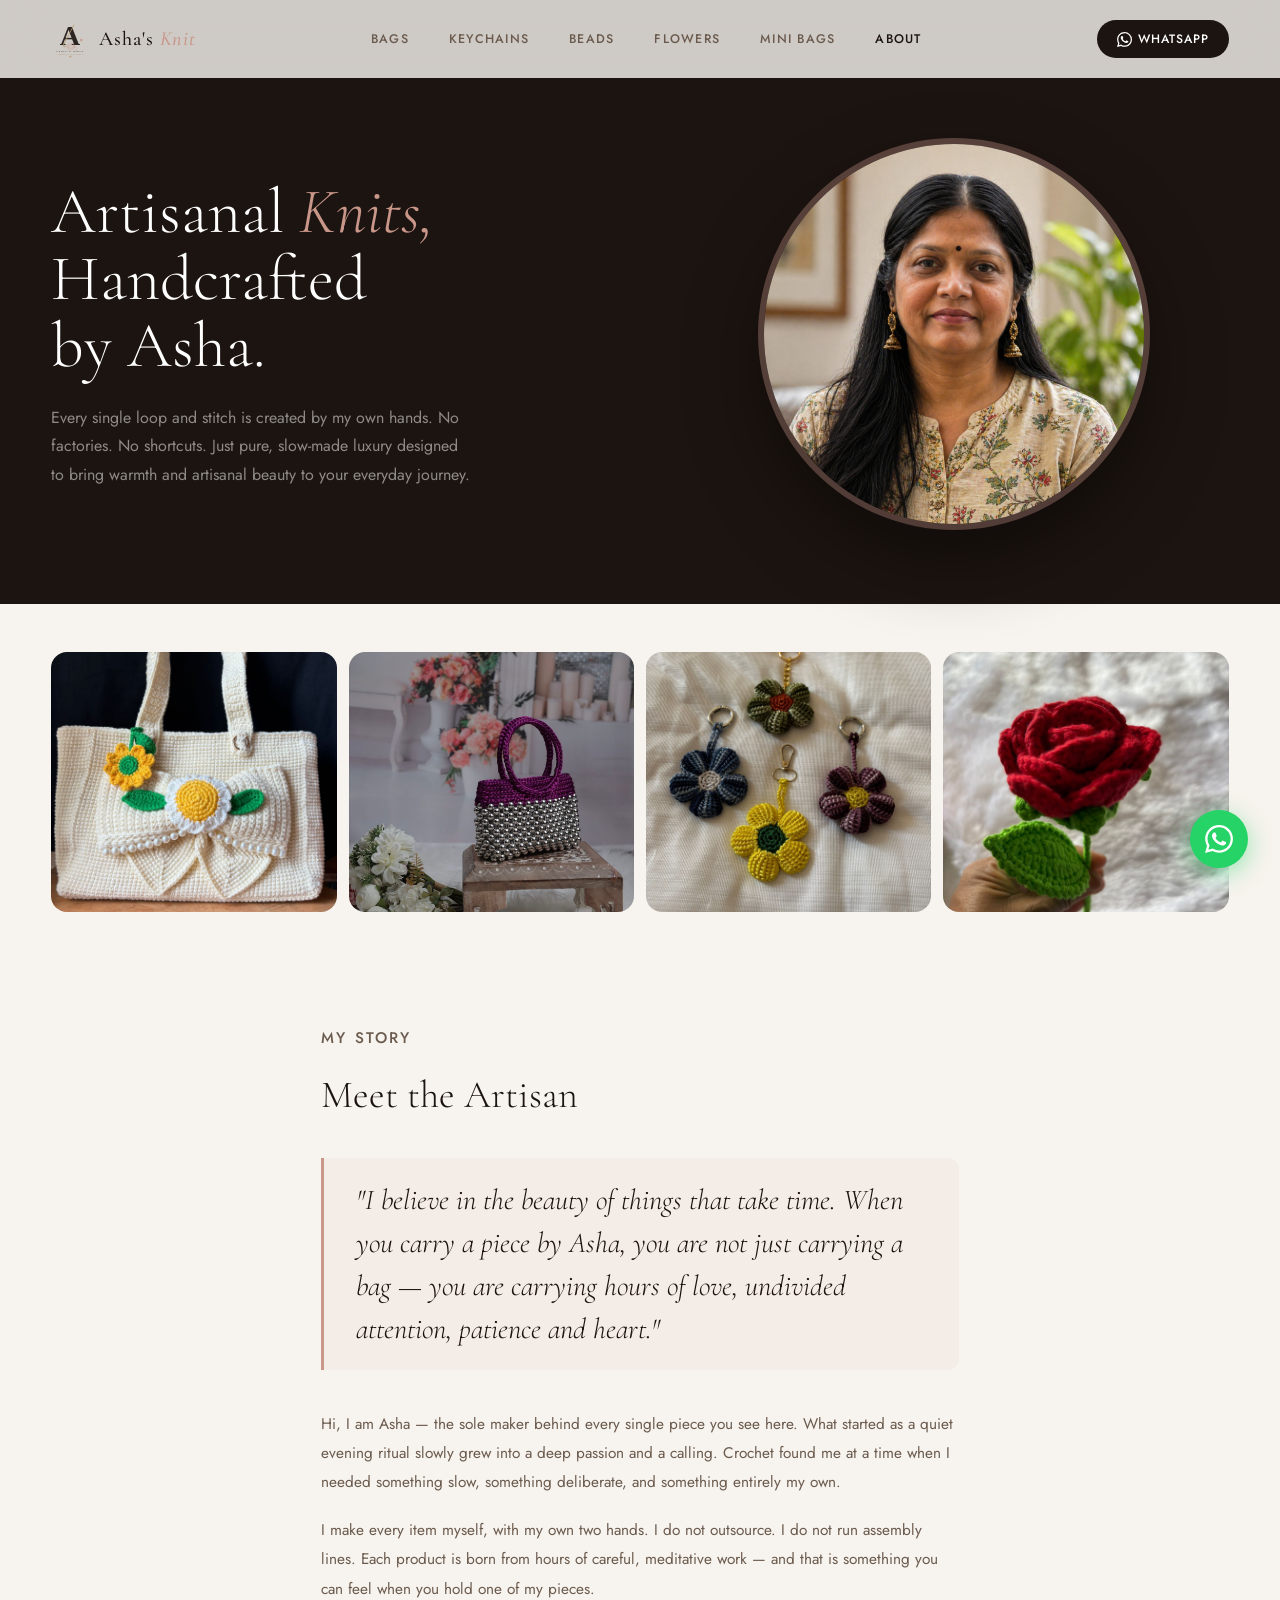
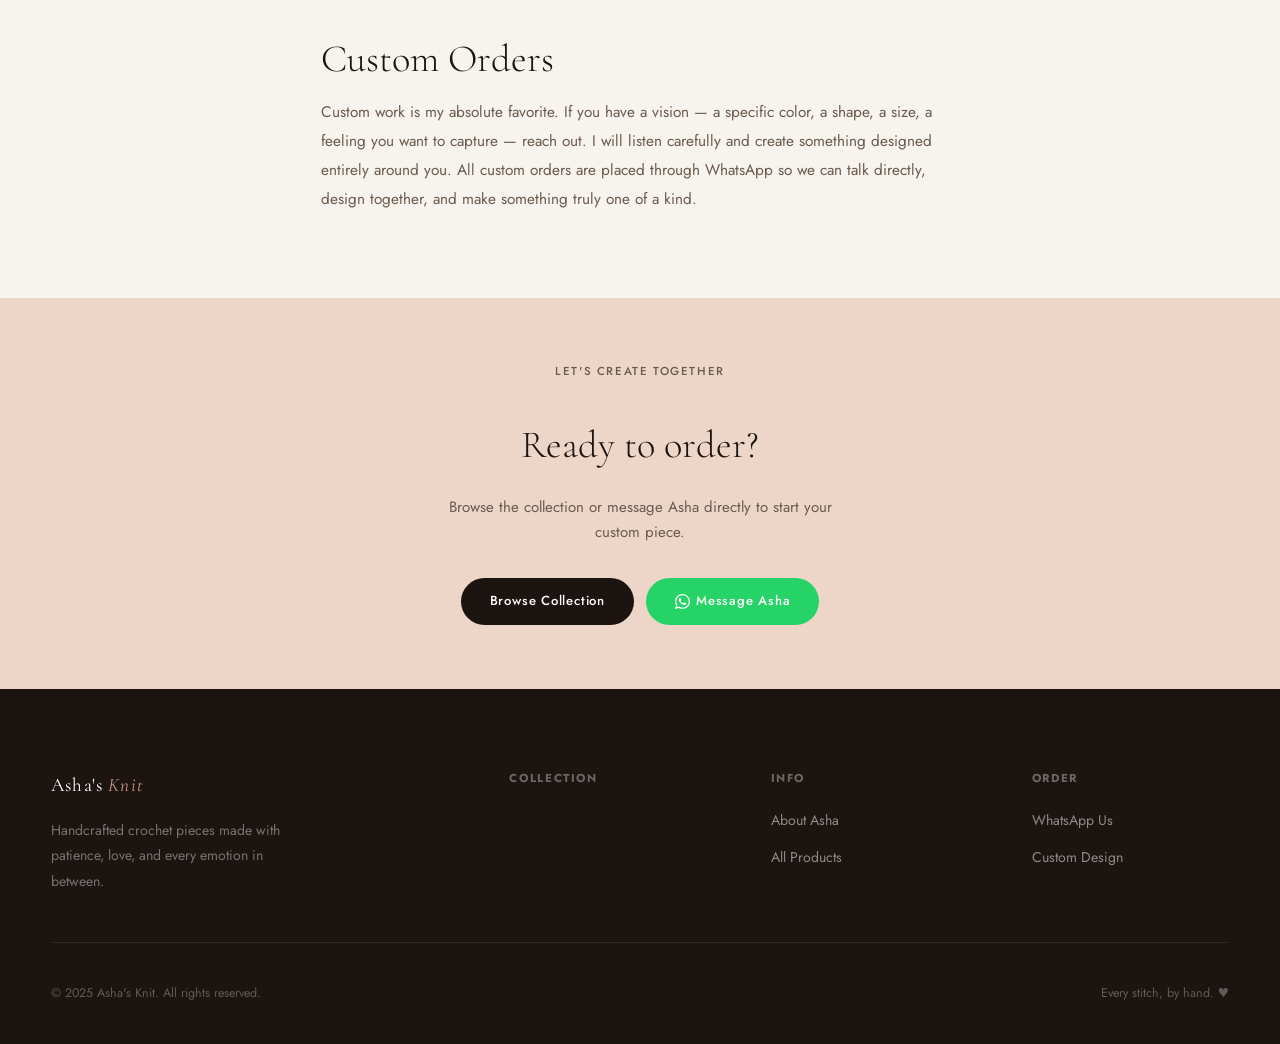
==== about.html @ 54766c76 "Initial commit — Asha's Knit website" ====
<!DOCTYPE html>
<html lang="en">
<head>
  <meta charset="UTF-8"/>
  <meta name="viewport" content="width=device-width,initial-scale=1.0"/>
  <title>About Asha &mdash; Asha's Knit</title>
  <link rel="stylesheet" href="styles.css"/>
  <style>
    .about-hero{min-height:65vh;background:var(--dark);display:grid;grid-template-columns:1fr 1fr;align-items:center;padding:9rem 4% 5rem;gap:5rem}.about-hero-text h1{font-family:var(--serif);font-size:clamp(2.8rem,5vw,5rem);font-weight:300;color:#fff;line-height:1.05}.about-hero-text h1 em{font-style:italic;color:var(--rose)}.about-hero-text p{font-size:1rem;color:rgba(255,255,255,.55);line-height:1.85;margin-top:1.5rem;max-width:400px}.about-hero-photo{width:380px;height:380px;border-radius:50%;overflow:hidden;box-shadow:0 0 0 6px rgba(201,150,138,.35),0 32px 80px rgba(0,0,0,.45);flex-shrink:0;justify-self:center}.about-hero-photo img{width:100%;height:100%;object-fit:cover;object-position:top center}
    .about-hero h1{font-family:var(--serif);font-size:clamp(2.8rem,5vw,5rem);font-weight:300;color:#fff;line-height:1.05}
    .about-hero h1 em{font-style:italic;color:var(--rose)}
    .about-hero p{font-size:1rem;color:rgba(255,255,255,.5);line-height:1.8;max-width:420px;align-self:center}
    .about-img-row{display:grid;grid-template-columns:repeat(4,1fr);gap:12px;padding:3rem 4%}
    .about-img-row div{border-radius:16px;overflow:hidden;height:260px}
    .about-body{padding:4rem 4%;max-width:740px;margin:0 auto}
    .about-body h2{font-family:var(--serif);font-size:clamp(1.6rem,3vw,2.4rem);font-weight:300;margin-bottom:1rem;line-height:1.2}
    .about-body p{font-size:.96rem;line-height:1.9;color:var(--muted);margin-bottom:1.2rem}
    .about-quote-big{font-family:var(--serif);font-size:clamp(1.3rem,2.5vw,1.8rem);font-style:italic;font-weight:300;color:var(--dark);line-height:1.5;border-left:3px solid var(--rose);padding:1.2rem 2rem;margin:2.5rem 0;background:rgba(201,150,138,.08);border-radius:0 12px 12px 0}
    .about-cta{text-align:center;padding:4rem 4%;background:var(--blush)}
    .about-cta h2{font-family:var(--serif);font-size:clamp(1.8rem,3vw,2.8rem);font-weight:300;margin-bottom:1rem}
    .about-cta p{color:var(--muted);margin-bottom:2rem;max-width:400px;margin-left:auto;margin-right:auto}
    @media(max-width:768px){.about-hero{grid-template-columns:1fr;min-height:auto;padding-top:7rem}.about-hero-photo{width:220px;height:220px;margin-top:1.5rem}.about-img-row{grid-template-columns:1fr 1fr}.about-img-row div:nth-child(n+3){display:none}}
  </style>
</head>
<body>
<nav>
  <a href="index.html" class="nav-logo">
    <img src="images/logo.svg" alt="Asha's Knit" class="nav-logo-img"/>
    <span>Asha's <em>Knit</em></span>
  </a>
  <div class="nav-center">
    <a href="bags.html">Bags</a>
    <a href="keychains.html">Keychains</a>
    <a href="beads.html">Beads</a>
    <a href="flowers.html">Flowers</a>
    <a href="minis.html">Mini Bags</a>
    <a href="about.html" class="active">About</a>
  </div>
  <div class="nav-right">
    <a class="btn-wa" data-wa="Hi Asha! I would love to place an order!" href="#"><svg viewBox="0 0 24 24" fill="currentColor" style="width:15px;height:15px"><path d="M17.472 14.382c-.297-.149-1.758-.867-2.03-.967-.273-.099-.471-.148-.67.15-.197.297-.767.966-.94 1.164-.173.199-.347.223-.644.075-.297-.15-1.255-.463-2.39-1.475-.883-.788-1.48-1.761-1.653-2.059-.173-.297-.018-.458.13-.606.134-.133.298-.347.446-.52.149-.174.198-.298.298-.497.099-.198.05-.371-.025-.52-.075-.149-.669-1.612-.916-2.207-.242-.579-.487-.5-.669-.51-.173-.008-.371-.01-.57-.01-.198 0-.52.074-.792.372-.272.297-1.04 1.016-1.04 2.479 0 1.462 1.065 2.875 1.213 3.074.149.198 2.096 3.2 5.077 4.487.709.306 1.262.489 1.694.625.712.227 1.36.195 1.871.118.571-.085 1.758-.719 2.006-1.413.248-.694.248-1.289.173-1.413-.074-.124-.272-.198-.57-.347m-5.421 7.403h-.004a9.87 9.87 0 01-5.031-1.378l-.361-.214-3.741.982.998-3.648-.235-.374a9.86 9.86 0 01-1.51-5.26c.001-5.45 4.436-9.884 9.888-9.884 2.64 0 5.122 1.03 6.988 2.898a9.825 9.825 0 012.893 6.994c-.003 5.45-4.437 9.884-9.885 9.884m8.413-18.297A11.815 11.815 0 0012.05 0C5.495 0 .16 5.335.157 11.892c0 2.096.547 4.142 1.588 5.945L.057 24l6.305-1.654a11.882 11.882 0 005.683 1.448h.005c6.554 0 11.89-5.335 11.893-11.893a11.821 11.821 0 00-3.48-8.413z"/></svg> WhatsApp</a>
    <button class="hamburger" aria-label="Menu"><span></span><span></span><span></span></button>
  </div>
</nav>

<div class="about-hero">
  <div class="about-hero-text">
    <h1>Artisanal <em>Knits,</em><br/>Handcrafted<br/>by Asha.</h1>
    <p>Every single loop and stitch is created by my own hands. No factories. No shortcuts. Just pure, slow-made luxury designed to bring warmth and artisanal beauty to your everyday journey.</p>
  </div>
  <div class="about-hero-photo">
    <img src="images/asha-photo.png" alt="Asha — the artisan behind Asha's Knit"/>
  </div>
</div>

<div class="about-img-row">
  <div><img src="images/Bags/831c97ac-e3ac-487b-af23-489958515eee.jpg" alt="" style="width:100%;height:100%;object-fit:cover"/></div>
  <div><img src="images/Bags/3a611cd5-9de5-4c1d-8d3f-68892b042ae3.jpg" alt="" style="width:100%;height:100%;object-fit:cover"/></div>
  <div><img src="images/Keychain/4a3a2b40-6830-4c7a-bb96-46322406a916.jpg" alt="" style="width:100%;height:100%;object-fit:cover"/></div>
  <div><img src="images/Flower/fede8deb-4d34-4329-86b0-78b4bf111c69.jpg" alt="" style="width:100%;height:100%;object-fit:cover"/></div>
</div>

<div class="about-body">
  <p class="section-label">My Story</p>
  <h2>Meet the Artisan</h2>
  <div class="about-quote-big">
    "I believe in the beauty of things that take time. When you carry a piece by Asha, you are not just carrying a bag &#8212; you are carrying hours of love, undivided attention, patience and heart."
  </div>
  <p>Hi, I am Asha &#8212; the sole maker behind every single piece you see here. What started as a quiet evening ritual slowly grew into a deep passion and a calling. Crochet found me at a time when I needed something slow, something deliberate, and something entirely my own.</p>
  <p>I make every item myself, with my own two hands. I do not outsource. I do not run assembly lines. Each product is born from hours of careful, meditative work &#8212; and that is something you can feel when you hold one of my pieces.</p>
  <h2 style="margin-top:2rem">Custom Orders</h2>
  <p>Custom work is my absolute favorite. If you have a vision &#8212; a specific color, a shape, a size, a feeling you want to capture &#8212; reach out. I will listen carefully and create something designed entirely around you. All custom orders are placed through WhatsApp so we can talk directly, design together, and make something truly one of a kind.</p>
</div>

<div class="about-cta">
  <p class="section-label">Let's Create Together</p>
  <h2>Ready to order?</h2>
  <p>Browse the collection or message Asha directly to start your custom piece.</p>
  <div style="display:flex;gap:.75rem;justify-content:center;flex-wrap:wrap">
    <a href="bags.html" class="btn-primary">Browse Collection</a>
    <a class="btn-green" href="#" data-wa="Hi Asha! I read your story and I would love to order something. Can we talk?" style="display:inline-flex;align-items:center;gap:.4rem"><svg viewBox="0 0 24 24" fill="currentColor" style="width:15px;height:15px"><path d="M17.472 14.382c-.297-.149-1.758-.867-2.03-.967-.273-.099-.471-.148-.67.15-.197.297-.767.966-.94 1.164-.173.199-.347.223-.644.075-.297-.15-1.255-.463-2.39-1.475-.883-.788-1.48-1.761-1.653-2.059-.173-.297-.018-.458.13-.606.134-.133.298-.347.446-.52.149-.174.198-.298.298-.497.099-.198.05-.371-.025-.52-.075-.149-.669-1.612-.916-2.207-.242-.579-.487-.5-.669-.51-.173-.008-.371-.01-.57-.01-.198 0-.52.074-.792.372-.272.297-1.04 1.016-1.04 2.479 0 1.462 1.065 2.875 1.213 3.074.149.198 2.096 3.2 5.077 4.487.709.306 1.262.489 1.694.625.712.227 1.36.195 1.871.118.571-.085 1.758-.719 2.006-1.413.248-.694.248-1.289.173-1.413-.074-.124-.272-.198-.57-.347m-5.421 7.403h-.004a9.87 9.87 0 01-5.031-1.378l-.361-.214-3.741.982.998-3.648-.235-.374a9.86 9.86 0 01-1.51-5.26c.001-5.45 4.436-9.884 9.888-9.884 2.64 0 5.122 1.03 6.988 2.898a9.825 9.825 0 012.893 6.994c-.003 5.45-4.437 9.884-9.885 9.884m8.413-18.297A11.815 11.815 0 0012.05 0C5.495 0 .16 5.335.157 11.892c0 2.096.547 4.142 1.588 5.945L.057 24l6.305-1.654a11.882 11.882 0 005.683 1.448h.005c6.554 0 11.89-5.335 11.893-11.893a11.821 11.821 0 00-3.48-8.413z"/></svg> Message Asha</a>
  </div>
</div>

<footer>
  <div class="footer-top">
    <div class="footer-brand">
      <a href="index.html" class="footer-logo">Asha's <em>Knit</em></a>
      <p>Handcrafted crochet pieces made with patience, love, and every emotion in between.</p>
    </div>
    <div class="footer-col"><h5>Collection</h5><ul>
      <li></li>
      <li></li>
      <li></li>
      <li></li>
      <li></li>
    </ul></div>
    <div class="footer-col"><h5>Info</h5><ul>
      <li><a href="about.html">About Asha</a></li>
      <li><a href="bags.html">All Products</a></li>
    </ul></div>
    <div class="footer-col"><h5>Order</h5><ul>
      <li><a href="#" data-wa="Hi Asha! I want to place an order!">WhatsApp Us</a></li>
      <li><a href="custom.html">Custom Design</a></li>
    </ul></div>
  </div>
  <div class="footer-bottom">
    <span>&#169; 2025 Asha's Knit. All rights reserved.</span>
    <span>Every stitch, by hand. &#9829;</span>
  </div>
</footer>
<a href="#" class="wa-float" target="_blank" title="Chat with Asha">
  <svg viewBox="0 0 24 24" fill="white"><path d="M17.472 14.382c-.297-.149-1.758-.867-2.03-.967-.273-.099-.471-.148-.67.15-.197.297-.767.966-.94 1.164-.173.199-.347.223-.644.075-.297-.15-1.255-.463-2.39-1.475-.883-.788-1.48-1.761-1.653-2.059-.173-.297-.018-.458.13-.606.134-.133.298-.347.446-.52.149-.174.198-.298.298-.497.099-.198.05-.371-.025-.52-.075-.149-.669-1.612-.916-2.207-.242-.579-.487-.5-.669-.51-.173-.008-.371-.01-.57-.01-.198 0-.52.074-.792.372-.272.297-1.04 1.016-1.04 2.479 0 1.462 1.065 2.875 1.213 3.074.149.198 2.096 3.2 5.077 4.487.709.306 1.262.489 1.694.625.712.227 1.36.195 1.871.118.571-.085 1.758-.719 2.006-1.413.248-.694.248-1.289.173-1.413-.074-.124-.272-.198-.57-.347m-5.421 7.403h-.004a9.87 9.87 0 01-5.031-1.378l-.361-.214-3.741.982.998-3.648-.235-.374a9.86 9.86 0 01-1.51-5.26c.001-5.45 4.436-9.884 9.888-9.884 2.64 0 5.122 1.03 6.988 2.898a9.825 9.825 0 012.893 6.994c-.003 5.45-4.437 9.884-9.885 9.884m8.413-18.297A11.815 11.815 0 0012.05 0C5.495 0 .16 5.335.157 11.892c0 2.096.547 4.142 1.588 5.945L.057 24l6.305-1.654a11.882 11.882 0 005.683 1.448h.005c6.554 0 11.89-5.335 11.893-11.893a11.821 11.821 0 00-3.48-8.413z"/></svg>
</a>
<script src='script.js?v=2'></script>
</body>
</html>
---- styles.css ----
@import url('https://fonts.googleapis.com/css2?family=Cormorant+Garamond:ital,wght@0,300;0,400;0,500;0,600;1,300;1,400;1,500&family=Jost:ital,wght@0,300;0,400;0,500;0,600;1,300;1,400&family=Playfair+Display:ital,wght@0,400;0,500;0,700;1,400;1,500&display=swap');

/* ── Tokens ── */
:root {
  --cream:   #F7F3EE;
  --white:   #FDFCFB;
  --dark:    #1C1410;
  --muted:   #6B5B4E;
  --rose:    #C9968A;
  --sage:    #8FA687;
  --blush:   #EDD5C8;
  --border:  rgba(28,20,16,.10);
  --serif:   'Cormorant Garamond', Georgia, serif;
  --display: 'Playfair Display', Georgia, serif;
  --sans:    'Jost', system-ui, sans-serif;
  --ease:    cubic-bezier(.4,0,.2,1);
}

*,*::before,*::after{box-sizing:border-box;margin:0;padding:0}
html{scroll-behavior:smooth}
body{font-family:var(--sans);font-size:15px;line-height:1.7;background:var(--cream);color:var(--dark);overflow-x:hidden;-webkit-font-smoothing:antialiased;-moz-osx-font-smoothing:grayscale}
img{display:block;width:100%;height:100%;object-fit:cover}
a{text-decoration:none;color:inherit}
ul{list-style:none}
button{cursor:pointer;border:none;background:none;font-family:inherit}

/* ── NAV ── */
nav{
  position:fixed;top:0;left:0;right:0;z-index:200;
  display:flex;align-items:center;justify-content:space-between;
  padding:1.25rem 4%;
  background:rgba(247,243,238,.82);backdrop-filter:blur(18px);-webkit-backdrop-filter:blur(18px);
  transition:background .4s var(--ease),box-shadow .4s var(--ease);
}
nav.scrolled{background:rgba(247,243,238,.97);box-shadow:0 1px 0 var(--border)}
.nav-logo{display:flex;align-items:center;gap:.6rem;font-family:var(--serif);font-size:1.25rem;font-weight:500;letter-spacing:.06em;color:var(--dark)}
.nav-logo em{font-style:italic;color:var(--rose)}
.nav-logo-img{width:38px;height:38px;object-fit:contain;flex-shrink:0}
.nav-center{display:flex;gap:2.5rem;align-items:center}
.nav-center a{font-size:.78rem;font-weight:500;letter-spacing:.1em;text-transform:uppercase;color:var(--muted);transition:color .25s}
.nav-center a:hover,.nav-center a.active{color:var(--dark)}
.nav-right{display:flex;align-items:center;gap:1rem}
.btn-wa{
  display:inline-flex;align-items:center;gap:.4rem;
  background:var(--dark);color:#fff;
  padding:.55rem 1.25rem;border-radius:2rem;
  font-size:.76rem;font-weight:500;letter-spacing:.08em;text-transform:uppercase;
  transition:background .25s,transform .25s;
}
.btn-wa:hover{background:#333;transform:translateY(-1px)}
.btn-wa svg{width:15px;height:15px;flex-shrink:0}
.hamburger{display:none;flex-direction:column;gap:4px;padding:4px}
.hamburger span{display:block;width:20px;height:1.5px;background:var(--dark);transition:.3s}

/* ── HERO ── */
.hero{
  min-height:100vh;display:grid;grid-template-columns:1fr 1fr;
  padding:7rem 4% 4rem;gap:2rem;align-items:center;
  background:var(--white);
}
.hero-left{max-width:520px}
.hero-tag{
  display:inline-flex;align-items:center;gap:.5rem;
  font-size:.72rem;font-weight:500;letter-spacing:.12em;text-transform:uppercase;
  color:var(--muted);margin-bottom:2rem;
}
.hero-tag::before{content:'';display:block;width:24px;height:1px;background:var(--rose)}
.hero-left h1{
  font-family:var(--display);
  font-size:clamp(3rem,5.5vw,5.8rem);
  font-weight:500;line-height:1.05;
  letter-spacing:-.02em;
  margin-bottom:1.5rem;
}
.hero-left h1 em{font-style:italic;color:var(--rose);font-weight:300}
.hero-left p{
  font-size:1rem;line-height:1.75;color:var(--muted);
  max-width:380px;margin-bottom:2.5rem;
}
.hero-actions{display:flex;gap:.75rem;flex-wrap:wrap}
.btn-primary{
  display:inline-flex;align-items:center;gap:.5rem;
  background:var(--dark);color:#fff;
  padding:.8rem 1.8rem;border-radius:2rem;
  font-size:.82rem;font-weight:500;letter-spacing:.06em;
  transition:all .25s;
}
.btn-primary:hover{background:#2e2018;transform:translateY(-2px);box-shadow:0 8px 24px rgba(28,20,16,.2)}
.btn-secondary{
  display:inline-flex;align-items:center;gap:.5rem;
  background:transparent;color:var(--dark);
  padding:.8rem 1.8rem;border-radius:2rem;
  font-size:.82rem;font-weight:500;letter-spacing:.06em;
  border:1px solid var(--border);
  transition:all .25s;
}
.btn-secondary:hover{border-color:var(--dark);transform:translateY(-2px)}
.btn-green{
  display:inline-flex;align-items:center;gap:.5rem;
  background:#25D366;color:#fff;
  padding:.8rem 1.8rem;border-radius:2rem;
  font-size:.82rem;font-weight:500;letter-spacing:.06em;
  transition:all .25s;
}
.btn-green:hover{background:#1da851;transform:translateY(-2px);box-shadow:0 8px 24px rgba(37,211,102,.3)}
.btn-green svg{width:18px;height:18px}
.btn-sm{padding:.6rem 1.3rem;font-size:.76rem}

/* ── HERO RIGHT ── */
.hero-right{
  position:relative;height:78vh;min-height:520px;
}
.hero-main-img{
  width:100%;height:100%;
  border-radius:24px;overflow:hidden;
  box-shadow:0 32px 80px rgba(28,20,16,.18);
}
.hero-pill{
  position:absolute;bottom:1.5rem;left:-2rem;
  background:#fff;border-radius:16px;padding:1rem 1.4rem;
  box-shadow:0 8px 32px rgba(28,20,16,.12);
  display:flex;align-items:center;gap:.9rem;
  min-width:200px;
}
.hero-pill-dot{width:10px;height:10px;border-radius:50%;background:var(--sage);flex-shrink:0}
.hero-pill-text p{font-size:.68rem;text-transform:uppercase;letter-spacing:.1em;color:var(--muted);margin-bottom:.1rem}
.hero-pill-text strong{font-size:.9rem;color:var(--dark);font-family:var(--serif)}
.hero-scroll{
  position:absolute;top:50%;right:-3rem;transform:translateY(-50%) rotate(90deg);
  font-size:.68rem;letter-spacing:.18em;text-transform:uppercase;color:var(--muted);
  display:flex;align-items:center;gap:.5rem;
  writing-mode:vertical-rl;
}
.hero-scroll::after{content:'';display:block;width:32px;height:1px;background:var(--muted)}

/* ── MARQUEE ── */
.marquee-wrap{
  overflow:hidden;background:var(--dark);padding:.9rem 0;
}
.marquee-track{
  display:flex;gap:3rem;width:max-content;
  animation:scroll-x 20s linear infinite;
}
.marquee-item{
  font-family:var(--serif);font-size:1rem;font-weight:300;
  font-style:italic;color:rgba(255,255,255,.6);
  white-space:nowrap;display:flex;align-items:center;gap:3rem;
}
.marquee-item::after{content:'✦';font-style:normal;font-size:.7rem;color:var(--rose)}
@keyframes scroll-x{from{transform:translateX(0)}to{transform:translateX(-50%)}}

/* ── CATEGORIES ── */
.categories{padding:6rem 4%;background:var(--cream)}
.section-label{
  font-size:.72rem;font-weight:500;letter-spacing:.14em;text-transform:uppercase;
  color:var(--muted);margin-bottom:.6rem;
}
.section-title{
  font-family:var(--serif);font-size:clamp(2rem,4vw,3.2rem);
  font-weight:300;line-height:1.15;margin-bottom:3rem;
}
.section-title em{font-style:italic;color:var(--rose)}
/* ── Bento category grid ── */
.categories{text-align:center}
.categories .section-title{
  font-size:clamp(1.8rem,3.5vw,2.8rem);font-weight:400;margin-bottom:.6rem;
  font-family:var(--serif);
}
.categories .section-title::after{
  content:'';display:block;width:44px;height:3px;background:var(--rose);
  border-radius:2px;margin:.7rem auto 2.8rem;
}
.bento-grid{
  display:grid;
  grid-template-columns:1.55fr 1fr;
  grid-template-rows:340px 220px;
  gap:14px;
  text-align:left;
}
.bento-col{
  display:flex;flex-direction:column;gap:14px;
}
.bento-col .bento-card{flex:1}
.bento-card{
  position:relative;overflow:hidden;border-radius:20px;
  display:block;text-decoration:none;
  transition:transform .45s var(--ease);
}
.bento-card:hover{transform:scale(.982)}
.bento-card img{
  width:100%;height:100%;object-fit:cover;display:block;
  transition:transform .65s var(--ease);
}
.bento-card:hover img{transform:scale(1.06)}
.bento-large{grid-row:1/2}
.bento-half{height:220px}
.bento-label{
  position:absolute;bottom:0;left:0;right:0;
  background:linear-gradient(to top,rgba(20,14,10,.75) 0%,transparent 100%);
  padding:1.4rem 1.6rem .9rem;
  display:flex;flex-direction:column;gap:.15rem;
}
.bento-name{
  font-family:var(--serif);font-size:1.35rem;font-weight:500;
  color:#fff;line-height:1.1;
}
.bento-explore{
  font-size:.7rem;letter-spacing:.12em;text-transform:uppercase;
  color:rgba(255,255,255,.65);
  border-bottom:1px solid rgba(255,255,255,.35);
  display:inline-block;padding-bottom:1px;width:fit-content;
}

/* ── ABOUT / DARK ── */
.about-dark{
  background:var(--dark);padding:6rem 4%;
  display:grid;grid-template-columns:1fr 1fr;gap:6rem;align-items:center;
}
.about-mosaic{
  display:grid;grid-template-columns:1fr 1fr;grid-template-rows:200px 200px 200px;
  gap:10px;height:620px;
}
.about-mosaic .m1{grid-row:1/3;border-radius:18px;overflow:hidden}
.about-mosaic .m2{border-radius:18px;overflow:hidden}
.about-mosaic .m3{border-radius:18px;overflow:hidden}
.about-mosaic .m4{grid-column:1/3;border-radius:18px;overflow:hidden;height:100%}
.about-copy .label{
  font-size:.72rem;letter-spacing:.14em;text-transform:uppercase;
  color:var(--rose);margin-bottom:1rem;
}
.about-copy h2{
  font-family:var(--serif);font-size:clamp(2rem,3.5vw,3rem);
  font-weight:300;color:#fff;line-height:1.2;margin-bottom:1.5rem;
}
.about-copy h2 em{font-style:italic}
.about-copy p{font-size:.95rem;line-height:1.8;color:rgba(255,255,255,.55);margin-bottom:1rem}
.about-quote{
  border-left:2px solid var(--rose);padding:1rem 1.5rem;
  margin:2rem 0;
  font-family:var(--serif);font-size:1.15rem;font-style:italic;
  color:rgba(255,255,255,.8);line-height:1.6;
}
.about-stats{display:flex;gap:3rem;margin-bottom:2.5rem}
.stat h3{font-family:var(--serif);font-size:2.5rem;font-weight:300;color:#fff;line-height:1}
.stat p{font-size:.75rem;letter-spacing:.08em;text-transform:uppercase;color:rgba(255,255,255,.4);margin-top:.3rem}

/* ── GALLERY (product pages) ── */
.page-header{
  padding:9rem 4% 4rem;
  background:var(--white);
  border-bottom:1px solid var(--border);
}
.page-header .hero-tag{margin-bottom:1rem}
.page-header h1{
  font-family:var(--serif);font-size:clamp(2.5rem,5vw,4.5rem);
  font-weight:300;margin-bottom:.75rem;line-height:1.05;
}
.page-header p{font-size:.95rem;color:var(--muted);max-width:500px;line-height:1.7;margin-bottom:1.5rem}

.masonry{
  columns:3;column-gap:12px;
  padding:3rem 4%;
}
.m-item{
  break-inside:avoid;margin-bottom:12px;
  border-radius:16px;overflow:hidden;
  position:relative;cursor:pointer;
}
.m-item img{display:block;width:100%;height:auto;transition:transform .6s var(--ease)}
.m-item:hover img{transform:scale(1.04)}
.m-item-hover{
  position:absolute;inset:0;
  background:rgba(28,20,16,0);
  display:flex;flex-direction:column;justify-content:flex-end;gap:.6rem;padding:1.2rem;
  opacity:0;transition:all .35s var(--ease);
}
.m-item:hover .m-item-hover{background:rgba(28,20,16,.55);opacity:1}
.m-item-name{
  font-family:var(--serif);font-size:1rem;font-weight:600;
  color:#fff;line-height:1.25;
  text-shadow:0 1px 4px rgba(0,0,0,.5);
  margin:0;
}

/* ── PROCESS ── */
.process{padding:6rem 4%;background:var(--white)}
.process-grid{
  display:grid;grid-template-columns:repeat(4,1fr);gap:1.5rem;
  margin-top:3rem;
}
.process-card{
  padding:2rem;border:1px solid var(--border);border-radius:20px;
  background:var(--cream);
  transition:border-color .3s,transform .3s;
}
.process-card:hover{border-color:var(--rose);transform:translateY(-4px)}
.process-num{
  font-family:var(--serif);font-size:2.5rem;font-weight:300;
  color:var(--blush);line-height:1;margin-bottom:1rem;
}
.process-card h4{font-size:.95rem;font-weight:600;margin-bottom:.5rem}
.process-card p{font-size:.85rem;color:var(--muted);line-height:1.6}

/* ── TESTIMONIALS ── */
.testimonials{padding:6rem 4%;background:var(--cream)}
.testi-row{
  display:grid;grid-template-columns:repeat(3,1fr);gap:1.5rem;
  margin-top:3rem;
}
.testi-card{
  padding:2rem;background:var(--white);border-radius:20px;
  box-shadow:0 2px 20px rgba(28,20,16,.06);
}
.testi-stars{color:#C9968A;font-size:1rem;margin-bottom:1rem;letter-spacing:.1em}
.testi-card blockquote{
  font-family:var(--serif);font-size:1.05rem;font-style:italic;
  color:var(--dark);line-height:1.7;margin-bottom:1.2rem;
}
.testi-card cite{font-size:.78rem;letter-spacing:.08em;text-transform:uppercase;color:var(--muted)}

/* ── CTA BANNER ── */
.cta-banner{
  background:var(--blush);padding:6rem 4%;
  display:flex;flex-direction:column;align-items:center;text-align:center;
}
.cta-banner h2{
  font-family:var(--serif);font-size:clamp(2rem,4vw,3.5rem);
  font-weight:300;margin-bottom:1rem;line-height:1.15;
}
.cta-banner h2 em{font-style:italic;color:var(--rose)}
.cta-banner p{color:var(--muted);max-width:420px;margin-bottom:2rem;line-height:1.7}

/* ── LIGHTBOX ── */
.lightbox{
  position:fixed;inset:0;z-index:500;
  background:rgba(12,8,6,.92);
  display:flex;align-items:center;justify-content:center;
  opacity:0;visibility:hidden;transition:.3s var(--ease);
  backdrop-filter:blur(8px);
}
.lightbox.open{opacity:1;visibility:visible}
.lb-wrap{
  position:relative;max-width:92vw;max-height:92vh;
  display:flex;flex-direction:column;align-items:center;gap:1.2rem;
}
.lb-img{max-width:90vw;max-height:80vh;object-fit:contain;border-radius:16px;width:auto}
.lb-close{
  position:fixed;top:1.5rem;right:1.5rem;
  width:44px;height:44px;border-radius:50%;
  background:rgba(255,255,255,.12);color:#fff;
  display:flex;align-items:center;justify-content:center;
  font-size:1.2rem;cursor:pointer;
  transition:background .2s;
}
.lb-close:hover{background:rgba(255,255,255,.25)}
.lb-nav{
  position:fixed;top:50%;transform:translateY(-50%);
  width:48px;height:48px;border-radius:50%;
  background:rgba(255,255,255,.12);color:#fff;
  display:flex;align-items:center;justify-content:center;
  font-size:1.5rem;cursor:pointer;transition:background .2s;
}
.lb-nav:hover{background:rgba(255,255,255,.25)}
.lb-prev{left:1.5rem}.lb-next{right:1.5rem}

/* ── FLOAT WA ── */
.wa-float{
  position:fixed;bottom:2rem;right:2rem;z-index:150;
  width:58px;height:58px;border-radius:50%;
  background:#25D366;
  display:flex;align-items:center;justify-content:center;
  box-shadow:0 6px 24px rgba(37,211,102,.45);
  transition:transform .3s,box-shadow .3s;
  animation:wa-pulse 3s infinite;
}
.wa-float:hover{transform:scale(1.1);box-shadow:0 10px 36px rgba(37,211,102,.6)}
.wa-float svg{width:28px;height:28px}
@keyframes wa-pulse{
  0%,100%{box-shadow:0 6px 24px rgba(37,211,102,.45)}
  50%{box-shadow:0 6px 40px rgba(37,211,102,.7),0 0 0 8px rgba(37,211,102,.12)}
}

/* ── FOOTER ── */
footer{background:var(--dark);padding:5rem 4% 2.5rem}
.footer-top{
  display:grid;grid-template-columns:2fr 1fr 1fr 1fr;gap:4rem;
  padding-bottom:3rem;margin-bottom:2.5rem;
  border-bottom:1px solid rgba(255,255,255,.08);
}
.footer-brand p{
  font-size:.88rem;color:rgba(255,255,255,.4);line-height:1.8;
  max-width:260px;margin-top:1rem;
}
.footer-logo{
  font-family:var(--serif);font-size:1.2rem;font-weight:400;
  color:#fff;letter-spacing:.06em;margin-bottom:.5rem;display:block;
}
.footer-logo em{font-style:italic;color:var(--rose)}
.footer-col h5{
  font-size:.72rem;letter-spacing:.14em;text-transform:uppercase;
  color:rgba(255,255,255,.35);margin-bottom:1.2rem;
}
.footer-col ul{display:flex;flex-direction:column;gap:.7rem}
.footer-col ul a{font-size:.88rem;color:rgba(255,255,255,.5);transition:color .2s}
.footer-col ul a:hover{color:#fff}
.footer-bottom{
  display:flex;justify-content:space-between;align-items:center;flex-wrap:wrap;gap:1rem;
  font-size:.78rem;color:rgba(255,255,255,.3);
}

/* ── COLLECTION PAGE ── */
.filter-bar{
  display:flex;gap:.6rem;flex-wrap:wrap;padding:2rem 4% 0;
}
.filter-btn{
  padding:.5rem 1.2rem;border-radius:2rem;
  font-size:.76rem;font-weight:500;letter-spacing:.08em;text-transform:uppercase;
  background:var(--white);color:var(--muted);
  border:1px solid var(--border);transition:all .25s;cursor:pointer;
}
.filter-btn.active,.filter-btn:hover{background:var(--dark);color:#fff;border-color:var(--dark)}
.filter-btn-vision{
  background:linear-gradient(135deg,var(--rose),#b8976e);
  color:#fff !important;border-color:transparent !important;
  font-style:italic;letter-spacing:.06em;
}
.filter-btn-vision:hover{opacity:.88;background:linear-gradient(135deg,var(--rose),#b8976e) !important}
.collection-grid{
  display:grid;grid-template-columns:repeat(auto-fill,minmax(280px,1fr));
  gap:16px;padding:2rem 4% 5rem;
}
.prod-card{border-radius:20px;overflow:hidden;background:var(--white);cursor:pointer;transition:transform .35s var(--ease),box-shadow .35s var(--ease)}
.prod-card:hover{transform:translateY(-6px);box-shadow:0 20px 48px rgba(28,20,16,.12)}
.prod-img{height:300px;overflow:hidden;position:relative}
.prod-img img{transition:transform .6s var(--ease)}
.prod-card:hover .prod-img img{transform:scale(1.07)}
.prod-overlay{
  position:absolute;inset:0;
  display:flex;align-items:flex-end;padding:1rem;
  opacity:0;background:rgba(28,20,16,0);transition:.35s var(--ease);
}
.prod-card:hover .prod-overlay{opacity:1;background:rgba(28,20,16,.35)}
.prod-body{padding:1.1rem 1.3rem 1.4rem}
.prod-cat{font-size:.68rem;letter-spacing:.1em;text-transform:uppercase;color:var(--muted);margin-bottom:.4rem}
.prod-body h4{font-family:var(--serif);font-size:1.15rem;font-weight:500;margin-bottom:.4rem;line-height:1.3}
.prod-desc{font-size:.82rem;color:var(--muted);line-height:1.55;margin-bottom:.9rem;font-style:italic}

/* ── ABOUT PAGE ── */
.about-page{padding:6rem 4%;max-width:820px;margin:0 auto}
.about-page h2{font-family:var(--serif);font-size:clamp(1.8rem,3vw,2.5rem);font-weight:300;margin-bottom:1rem}
.about-page p{font-size:.95rem;line-height:1.85;color:var(--muted);margin-bottom:1.2rem}

/* ── RESPONSIVE ── */
@media(max-width:960px){
  .hero{grid-template-columns:1fr;min-height:auto;padding-top:5rem}
  .hero-right{height:60vw;min-height:360px}
  .hero-scroll{display:none}
  .hero-pill{left:1rem}
  .bento-grid{grid-template-columns:1fr 1fr;grid-template-rows:260px 180px}
  .bento-large{grid-row:1/2}
  .about-dark{grid-template-columns:1fr;gap:3rem;padding:4rem 4%}
  .about-mosaic{height:360px;grid-template-rows:1fr 1fr;grid-template-columns:1fr 1fr}
  .about-mosaic .m4{display:none}
  .process-grid{grid-template-columns:1fr 1fr}
  .testi-row{grid-template-columns:1fr 1fr}
  .footer-top{grid-template-columns:1fr 1fr;gap:2rem}
  .masonry{columns:2}
  nav .nav-center{
    display:none;
    position:fixed;top:0;left:0;right:0;bottom:0;z-index:190;
    flex-direction:column;justify-content:center;align-items:center;gap:2.5rem;
    background:rgba(247,243,238,.97);backdrop-filter:blur(20px);-webkit-backdrop-filter:blur(20px);
  }
  nav .nav-center.open{display:flex}
  nav .nav-center a{font-size:1.1rem;letter-spacing:.08em}
  nav .nav-center .btn-wa{font-size:.85rem;padding:.7rem 1.5rem}
  .hamburger{display:flex}
  .hamburger.open span:nth-child(1){transform:translateY(5.5px) rotate(45deg)}
  .hamburger.open span:nth-child(2){opacity:0}
  .hamburger.open span:nth-child(3){transform:translateY(-5.5px) rotate(-45deg)}
}
@media(max-width:600px){
  .bento-grid{grid-template-columns:1fr;grid-template-rows:auto}
  .bento-large,.bento-half{height:240px}
  .bento-col{flex-direction:row}
  .hero-left h1{font-size:2.8rem}
  .hero-pill{left:.75rem;right:.75rem;min-width:0}
  .hero-actions{flex-direction:column;gap:.6rem}
  .hero-actions a{justify-content:center;text-align:center}
  .masonry{columns:1}
  .process-grid{grid-template-columns:1fr}
  .testi-row{grid-template-columns:1fr}
  .footer-top{grid-template-columns:1fr}
  .hero-right{height:72vw}
  .collection-grid{grid-template-columns:1fr 1fr;gap:10px}
  .about-stats{gap:1.5rem;flex-wrap:wrap}
  .lb-nav{width:38px;height:38px;font-size:1.1rem}
  .lb-prev{left:.5rem}.lb-next{right:.5rem}
  .lb-close{top:1rem;right:1rem}
  .footer-bottom{flex-direction:column;text-align:center;gap:.5rem}
  .btn-primary,.btn-secondary,.btn-green{padding:.75rem 1.5rem}
}
@media(max-width:400px){
  .hero-left h1{font-size:2.2rem}
  .collection-grid{grid-template-columns:1fr}
  .bento-large,.bento-half{height:200px}
  nav{padding:1rem 4%}
}
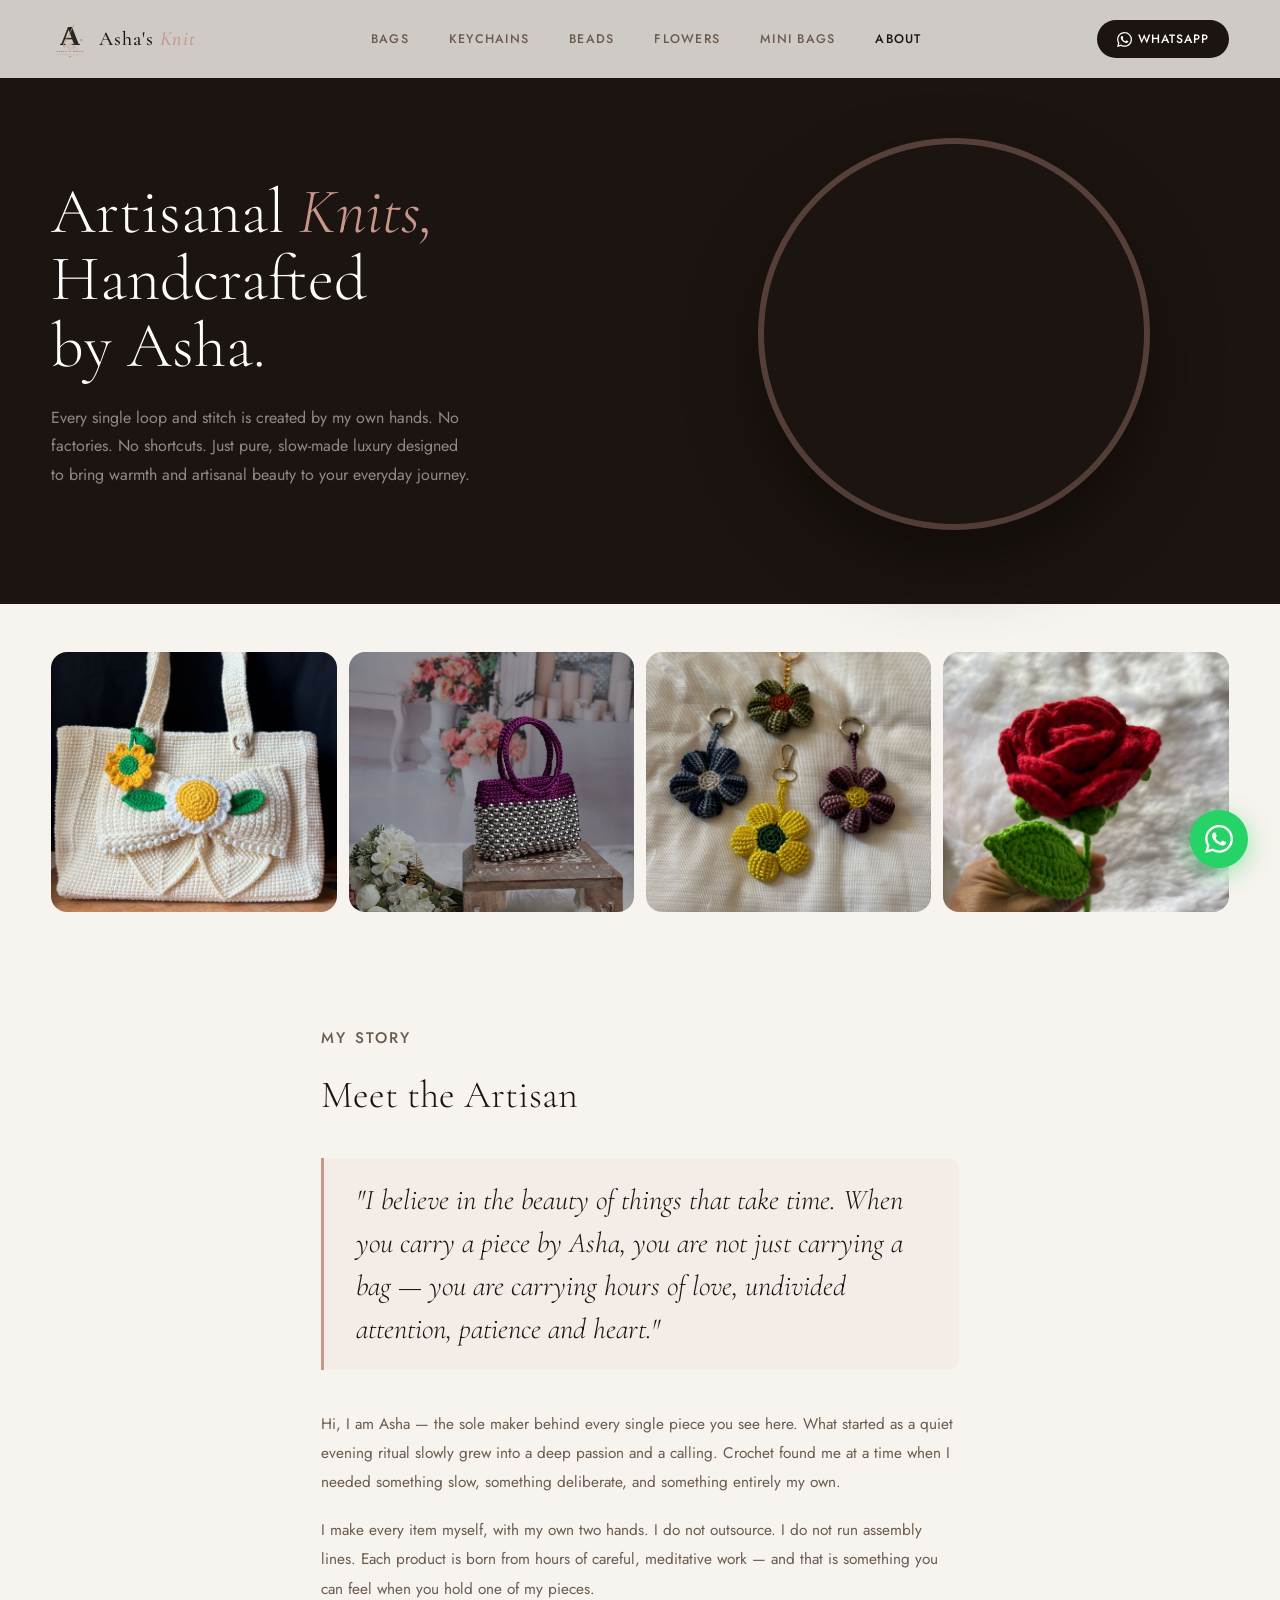
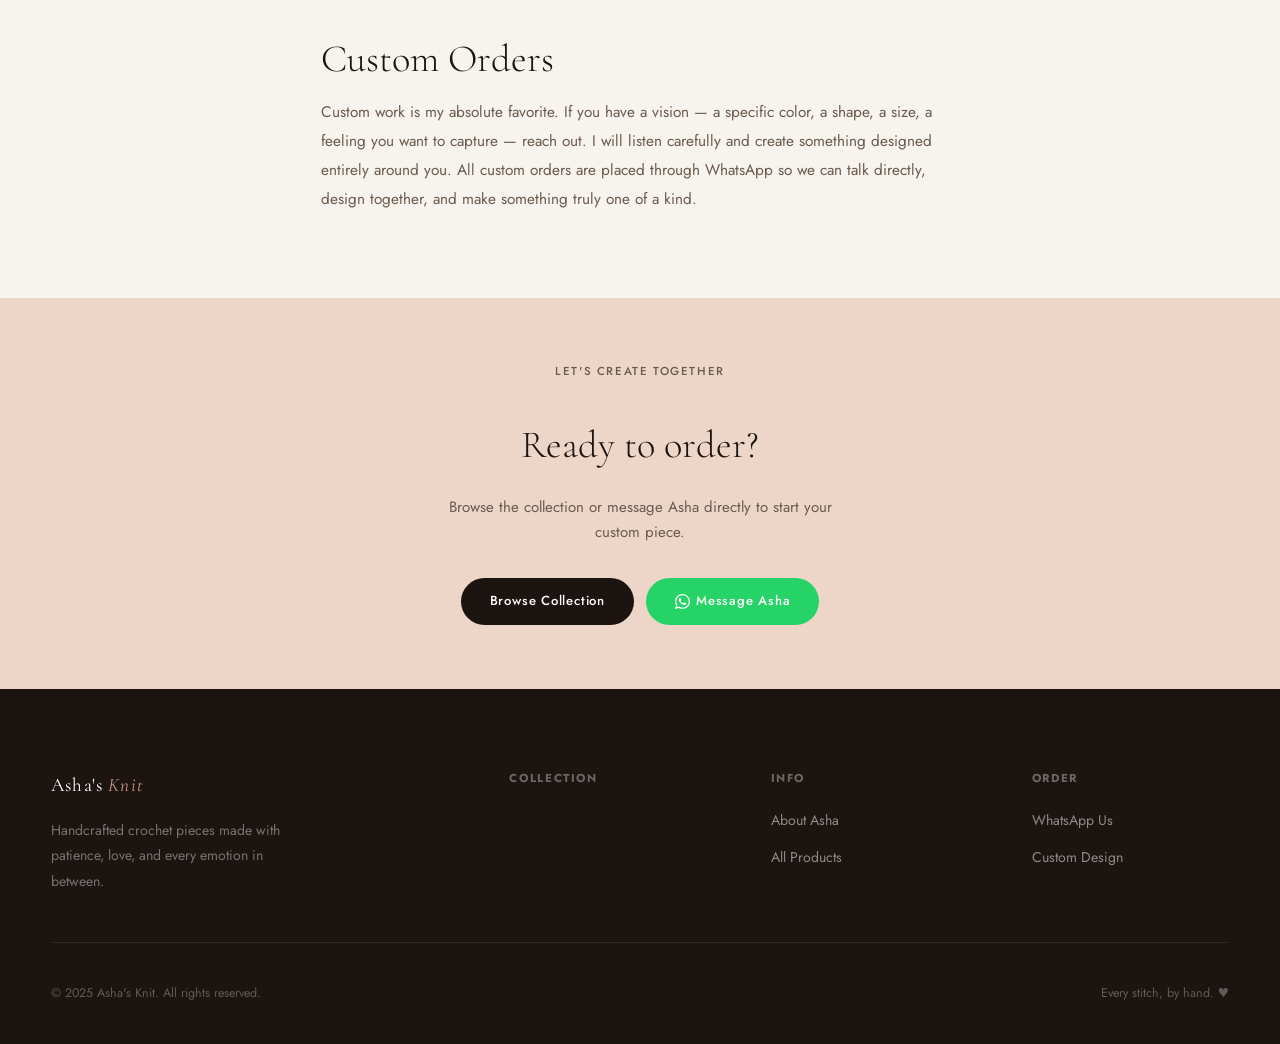
==== commit e99c8504: "Remove artisan photo from about.html" ====
--- a/about.html
+++ b/about.html
@@ -48,7 +48,6 @@
     <p>Every single loop and stitch is created by my own hands. No factories. No shortcuts. Just pure, slow-made luxury designed to bring warmth and artisanal beauty to your everyday journey.</p>
   </div>
   <div class="about-hero-photo">
-    <img src="images/asha-photo.png" alt="Asha — the artisan behind Asha's Knit"/>
   </div>
 </div>
 
@@ -113,4 +112,4 @@
 </a>
 <script src='script.js?v=2'></script>
 </body>
-</html>+</html>
--- a/styles.css
+++ b/styles.css
@@ -465,15 +465,20 @@
   .testi-row{grid-template-columns:1fr 1fr}
   .footer-top{grid-template-columns:1fr 1fr;gap:2rem}
   .masonry{columns:2}
-  nav .nav-center{
-    display:none;
-    position:fixed;top:0;left:0;right:0;bottom:0;z-index:190;
-    flex-direction:column;justify-content:center;align-items:center;gap:2.5rem;
-    background:rgba(247,243,238,.97);backdrop-filter:blur(20px);-webkit-backdrop-filter:blur(20px);
+  nav .nav-center{display:none}
+  nav.menu-open{
+    position:fixed;top:0;left:0;right:0;bottom:0;height:100dvh;
+    flex-direction:column;justify-content:center;align-items:center;gap:0;
+    background:#F7F3EE;backdrop-filter:none;-webkit-backdrop-filter:none;
+    z-index:200;
   }
-  nav .nav-center.open{display:flex}
-  nav .nav-center a{font-size:1.1rem;letter-spacing:.08em}
-  nav .nav-center .btn-wa{font-size:.85rem;padding:.7rem 1.5rem}
+  nav.menu-open .nav-center{
+    display:flex;flex-direction:column;align-items:center;gap:2rem;
+    margin-top:1rem;
+  }
+  nav.menu-open .nav-center a{font-size:1.2rem;letter-spacing:.08em;color:var(--dark)}
+  nav.menu-open .nav-right .btn-wa{display:none}
+  nav.menu-open .nav-right{margin-top:2rem}
   .hamburger{display:flex}
   .hamburger.open span:nth-child(1){transform:translateY(5.5px) rotate(45deg)}
   .hamburger.open span:nth-child(2){opacity:0}
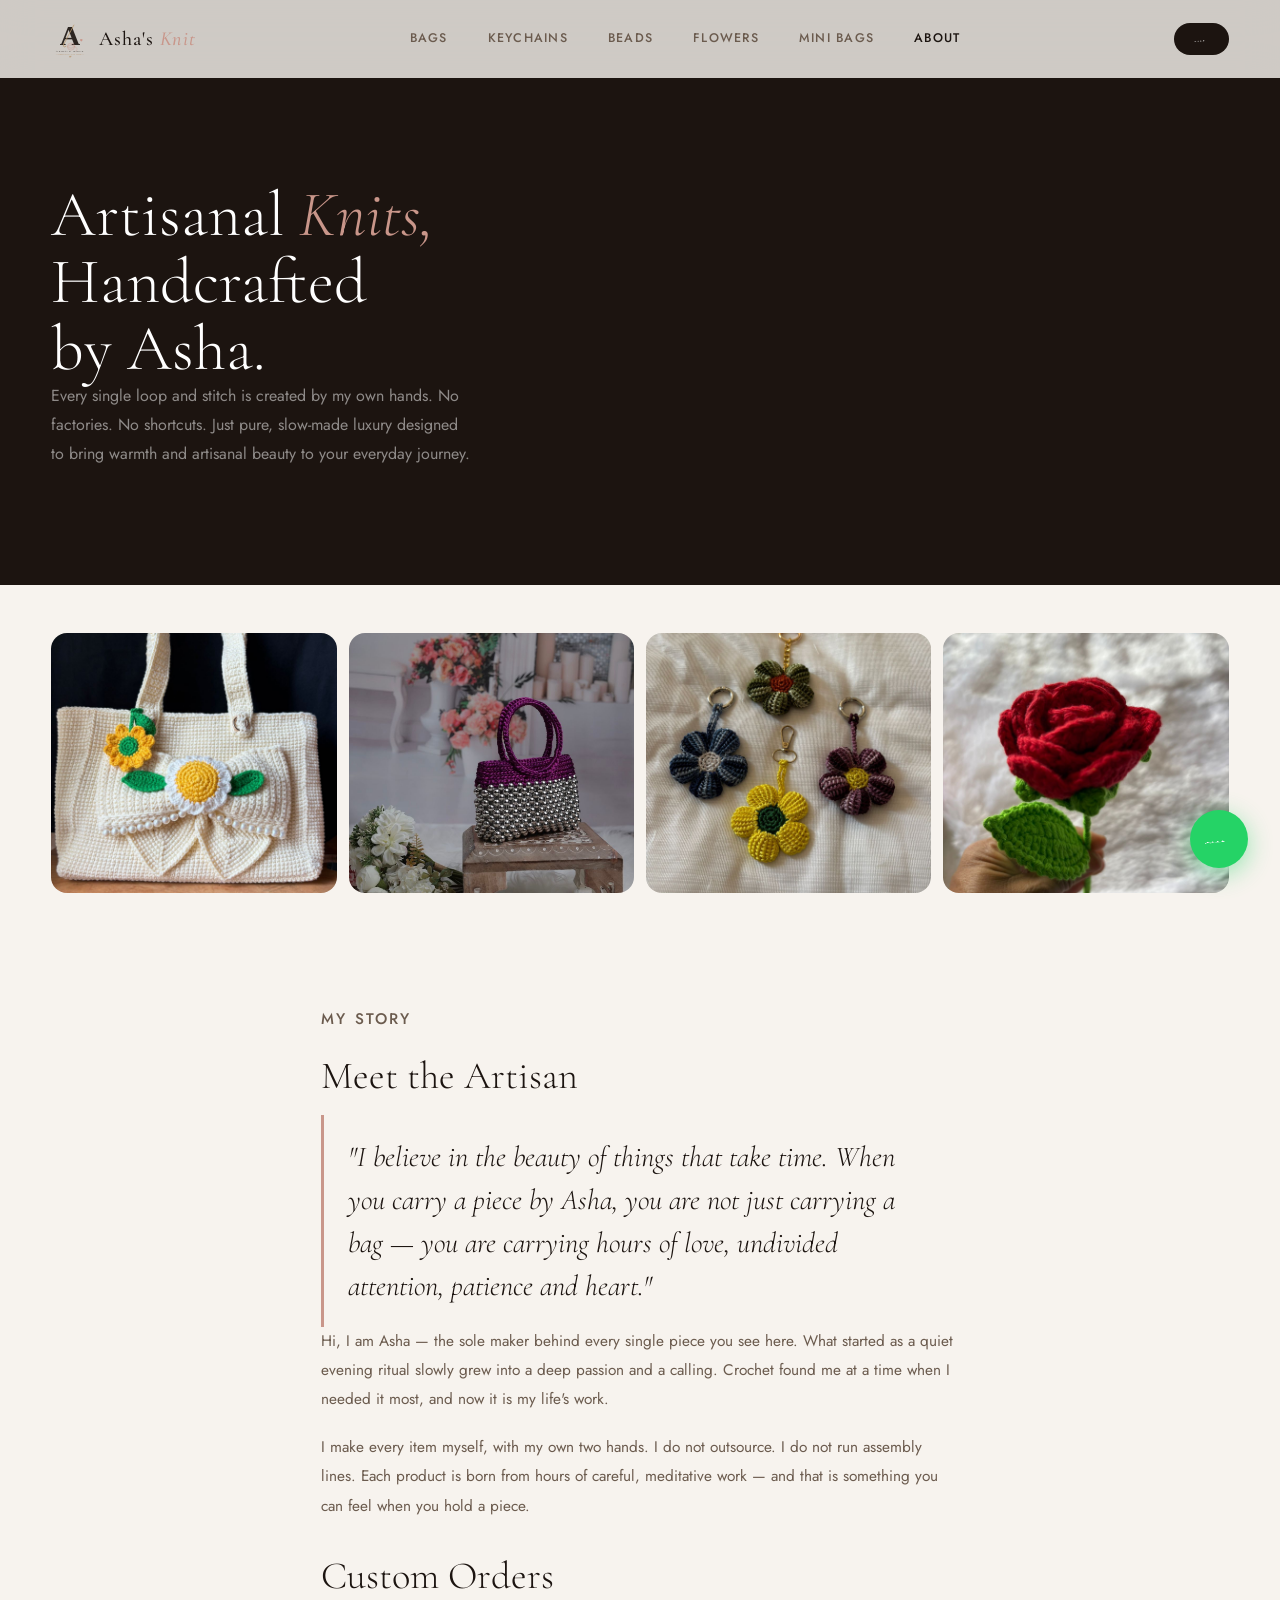
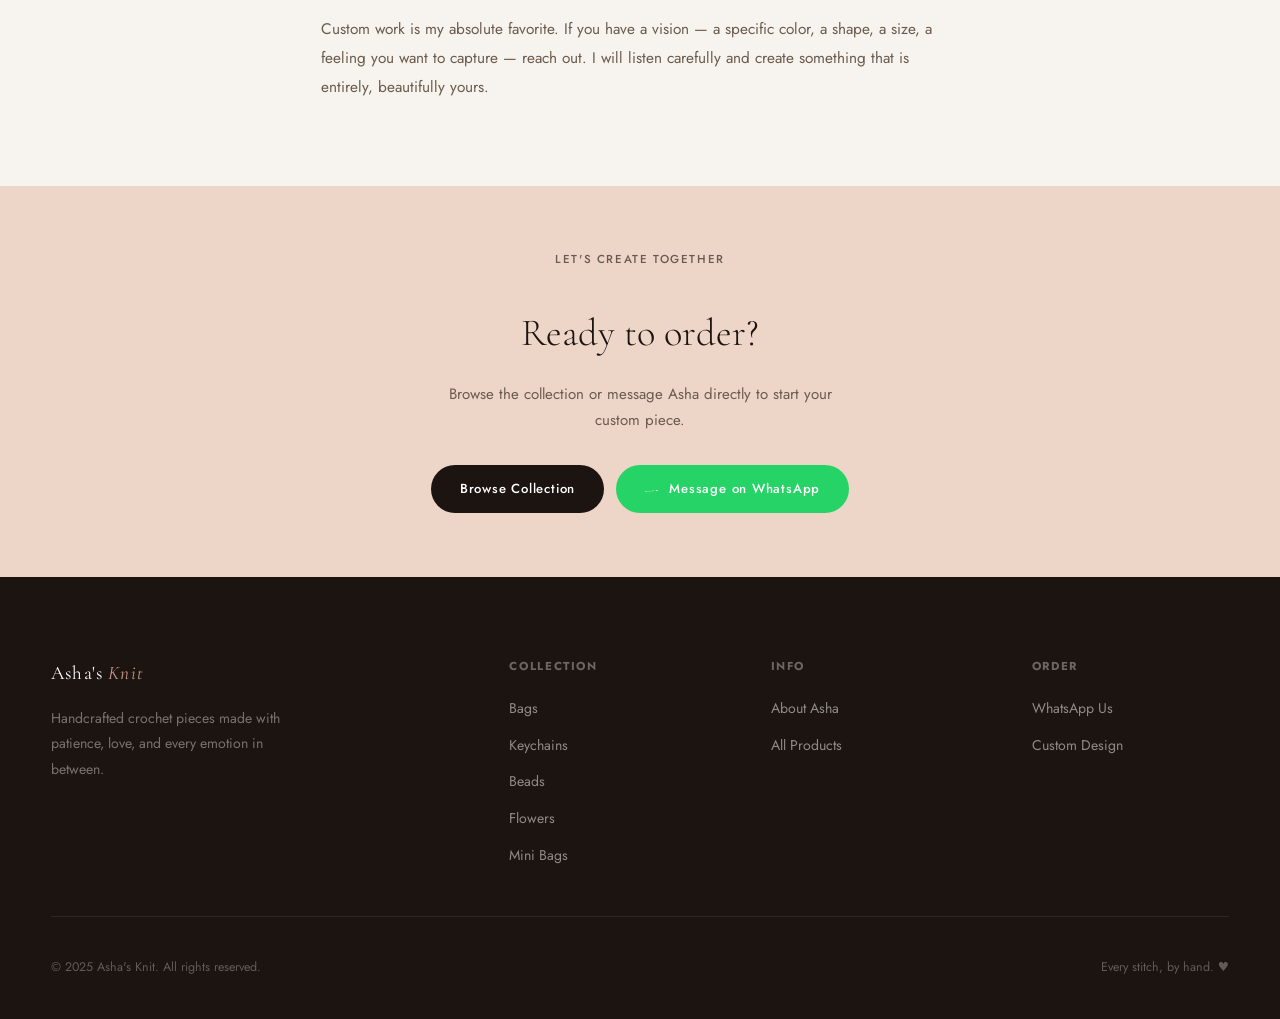
==== commit 271c8e15: "Remove photo circle from about hero - update grid layout to single column" ====
--- a/about.html
+++ b/about.html
@@ -6,7 +6,7 @@
   <title>About Asha &mdash; Asha's Knit</title>
   <link rel="stylesheet" href="styles.css"/>
   <style>
-    .about-hero{min-height:65vh;background:var(--dark);display:grid;grid-template-columns:1fr 1fr;align-items:center;padding:9rem 4% 5rem;gap:5rem}.about-hero-text h1{font-family:var(--serif);font-size:clamp(2.8rem,5vw,5rem);font-weight:300;color:#fff;line-height:1.05}.about-hero-text h1 em{font-style:italic;color:var(--rose)}.about-hero-text p{font-size:1rem;color:rgba(255,255,255,.55);line-height:1.85;margin-top:1.5rem;max-width:400px}.about-hero-photo{width:380px;height:380px;border-radius:50%;overflow:hidden;box-shadow:0 0 0 6px rgba(201,150,138,.35),0 32px 80px rgba(0,0,0,.45);flex-shrink:0;justify-self:center}.about-hero-photo img{width:100%;height:100%;object-fit:cover;object-position:top center}
+    .about-hero{min-height:65vh;background:var(--dark);display:grid;grid-template-columns:1fr;align-items:center;padding:9rem 4% 5rem;gap:5rem}.about-hero-text h1{font-family:var(--serif);font-size:clamp(2.8rem,5vw,5rem);font-weight:300;color:#fff;line-height:1.05}
     .about-hero h1{font-family:var(--serif);font-size:clamp(2.8rem,5vw,5rem);font-weight:300;color:#fff;line-height:1.05}
     .about-hero h1 em{font-style:italic;color:var(--rose)}
     .about-hero p{font-size:1rem;color:rgba(255,255,255,.5);line-height:1.8;max-width:420px;align-self:center}
@@ -15,11 +15,11 @@
     .about-body{padding:4rem 4%;max-width:740px;margin:0 auto}
     .about-body h2{font-family:var(--serif);font-size:clamp(1.6rem,3vw,2.4rem);font-weight:300;margin-bottom:1rem;line-height:1.2}
     .about-body p{font-size:.96rem;line-height:1.9;color:var(--muted);margin-bottom:1.2rem}
-    .about-quote-big{font-family:var(--serif);font-size:clamp(1.3rem,2.5vw,1.8rem);font-style:italic;font-weight:300;color:var(--dark);line-height:1.5;border-left:3px solid var(--rose);padding:1.2rem 2rem;margin:2.5rem 0;background:rgba(201,150,138,.08);border-radius:0 12px 12px 0}
+    .about-quote-big{font-family:var(--serif);font-size:clamp(1.3rem,2.5vw,1.8rem);font-style:italic;font-weight:300;color:var(--dark);line-height:1.5;border-left:3px solid var(--rose);padding:1.2rem 1.5rem}
     .about-cta{text-align:center;padding:4rem 4%;background:var(--blush)}
     .about-cta h2{font-family:var(--serif);font-size:clamp(1.8rem,3vw,2.8rem);font-weight:300;margin-bottom:1rem}
     .about-cta p{color:var(--muted);margin-bottom:2rem;max-width:400px;margin-left:auto;margin-right:auto}
-    @media(max-width:768px){.about-hero{grid-template-columns:1fr;min-height:auto;padding-top:7rem}.about-hero-photo{width:220px;height:220px;margin-top:1.5rem}.about-img-row{grid-template-columns:1fr 1fr}.about-img-row div:nth-child(n+3){display:none}}
+    @media(max-width:768px){.about-hero{grid-template-columns:1fr;min-height:auto;padding-top:7rem}.about-img-row{grid-template-columns:repeat(2,1fr);gap:8px;padding:2rem 4%}.about-img-row div{height:200px}}
   </style>
 </head>
 <body>
@@ -37,7 +37,7 @@
     <a href="about.html" class="active">About</a>
   </div>
   <div class="nav-right">
-    <a class="btn-wa" data-wa="Hi Asha! I would love to place an order!" href="#"><svg viewBox="0 0 24 24" fill="currentColor" style="width:15px;height:15px"><path d="M17.472 14.382c-.297-.149-1.758-.867-2.03-.967-.273-.099-.471-.148-.67.15-.197.297-.767.966-.94 1.164-.173.199-.347.223-.644.075-.297-.15-1.255-.463-2.39-1.475-.883-.788-1.48-1.761-1.653-2.059-.173-.297-.018-.458.13-.606.134-.133.298-.347.446-.52.149-.174.198-.298.298-.497.099-.198.05-.371-.025-.52-.075-.149-.669-1.612-.916-2.207-.242-.579-.487-.5-.669-.51-.173-.008-.371-.01-.57-.01-.198 0-.52.074-.792.372-.272.297-1.04 1.016-1.04 2.479 0 1.462 1.065 2.875 1.213 3.074.149.198 2.096 3.2 5.077 4.487.709.306 1.262.489 1.694.625.712.227 1.36.195 1.871.118.571-.085 1.758-.719 2.006-1.413.248-.694.248-1.289.173-1.413-.074-.124-.272-.198-.57-.347m-5.421 7.403h-.004a9.87 9.87 0 01-5.031-1.378l-.361-.214-3.741.982.998-3.648-.235-.374a9.86 9.86 0 01-1.51-5.26c.001-5.45 4.436-9.884 9.888-9.884 2.64 0 5.122 1.03 6.988 2.898a9.825 9.825 0 012.893 6.994c-.003 5.45-4.437 9.884-9.885 9.884m8.413-18.297A11.815 11.815 0 0012.05 0C5.495 0 .16 5.335.157 11.892c0 2.096.547 4.142 1.588 5.945L.057 24l6.305-1.654a11.882 11.882 0 005.683 1.448h.005c6.554 0 11.89-5.335 11.893-11.893a11.821 11.821 0 00-3.48-8.413z"/></svg> WhatsApp</a>
+    <a class="btn-wa" data-wa="Hi Asha! I would love to place an order!" href="#"><svg viewBox="0 0 24 24" fill="currentColor" style="width:15px;height:15px"><path d="M17.472 14.382c-.297-.149-1.758-.867-2.03-.967-.273-.099-.471-.148-.67.15-.197.297-.767.966-.94 1.164-.173.199-.347.223-.644.075-.297-.15-1.255-.463-2.03-.967-.273-.099-.471-.148-.67.15-.197.297-.767.966-.94 1.164-.173.199-.347.223-.644.075-.297-.15-1.255-.463-2.03-.967-.273-.099-.471-.148-.67.15-.197.297-.767.966-.94 1.164-.173.199-.347.223-.644.075-.297-.15-1.255-.463-2.03-.967-.273-.099-.471-.148-.67.15-.197.297-.767.966-.94 1.164-.173.199-.347.223-.644.075-.297-.15-1.255-.463-2.03-.967-.273-.099-.471-.148-.67.15-.197.297-.767.966-.94 1.164-.173.199-.347.223-.644.075-.297-.15-1.255-.463-2.03-.967-.273-.099-.471-.148-.67.15-.197.297-.767.966-.94 1.164-.173.199-.347.223-.644.075-.297-.15-1.255-.463-2.03-.967-.273-.099-.471-.148-.67.15-.197.297-.767.966-.94 1.164-.173.199-.347.223-.644.075-.297-.15-1.255-.463-2.03-.967Z"/></svg></a>
     <button class="hamburger" aria-label="Menu"><span></span><span></span><span></span></button>
   </div>
 </nav>
@@ -46,8 +46,6 @@
   <div class="about-hero-text">
     <h1>Artisanal <em>Knits,</em><br/>Handcrafted<br/>by Asha.</h1>
     <p>Every single loop and stitch is created by my own hands. No factories. No shortcuts. Just pure, slow-made luxury designed to bring warmth and artisanal beauty to your everyday journey.</p>
-  </div>
-  <div class="about-hero-photo">
   </div>
 </div>
 
@@ -64,10 +62,10 @@
   <div class="about-quote-big">
     "I believe in the beauty of things that take time. When you carry a piece by Asha, you are not just carrying a bag &#8212; you are carrying hours of love, undivided attention, patience and heart."
   </div>
-  <p>Hi, I am Asha &#8212; the sole maker behind every single piece you see here. What started as a quiet evening ritual slowly grew into a deep passion and a calling. Crochet found me at a time when I needed something slow, something deliberate, and something entirely my own.</p>
-  <p>I make every item myself, with my own two hands. I do not outsource. I do not run assembly lines. Each product is born from hours of careful, meditative work &#8212; and that is something you can feel when you hold one of my pieces.</p>
+  <p>Hi, I am Asha &#8212; the sole maker behind every single piece you see here. What started as a quiet evening ritual slowly grew into a deep passion and a calling. Crochet found me at a time when I needed it most, and now it is my life's work.</p>
+  <p>I make every item myself, with my own two hands. I do not outsource. I do not run assembly lines. Each product is born from hours of careful, meditative work &#8212; and that is something you can feel when you hold a piece.</p>
   <h2 style="margin-top:2rem">Custom Orders</h2>
-  <p>Custom work is my absolute favorite. If you have a vision &#8212; a specific color, a shape, a size, a feeling you want to capture &#8212; reach out. I will listen carefully and create something designed entirely around you. All custom orders are placed through WhatsApp so we can talk directly, design together, and make something truly one of a kind.</p>
+  <p>Custom work is my absolute favorite. If you have a vision &#8212; a specific color, a shape, a size, a feeling you want to capture &#8212; reach out. I will listen carefully and create something that is entirely, beautifully yours.</p>
 </div>
 
 <div class="about-cta">
@@ -76,7 +74,7 @@
   <p>Browse the collection or message Asha directly to start your custom piece.</p>
   <div style="display:flex;gap:.75rem;justify-content:center;flex-wrap:wrap">
     <a href="bags.html" class="btn-primary">Browse Collection</a>
-    <a class="btn-green" href="#" data-wa="Hi Asha! I read your story and I would love to order something. Can we talk?" style="display:inline-flex;align-items:center;gap:.4rem"><svg viewBox="0 0 24 24" fill="currentColor" style="width:15px;height:15px"><path d="M17.472 14.382c-.297-.149-1.758-.867-2.03-.967-.273-.099-.471-.148-.67.15-.197.297-.767.966-.94 1.164-.173.199-.347.223-.644.075-.297-.15-1.255-.463-2.39-1.475-.883-.788-1.48-1.761-1.653-2.059-.173-.297-.018-.458.13-.606.134-.133.298-.347.446-.52.149-.174.198-.298.298-.497.099-.198.05-.371-.025-.52-.075-.149-.669-1.612-.916-2.207-.242-.579-.487-.5-.669-.51-.173-.008-.371-.01-.57-.01-.198 0-.52.074-.792.372-.272.297-1.04 1.016-1.04 2.479 0 1.462 1.065 2.875 1.213 3.074.149.198 2.096 3.2 5.077 4.487.709.306 1.262.489 1.694.625.712.227 1.36.195 1.871.118.571-.085 1.758-.719 2.006-1.413.248-.694.248-1.289.173-1.413-.074-.124-.272-.198-.57-.347m-5.421 7.403h-.004a9.87 9.87 0 01-5.031-1.378l-.361-.214-3.741.982.998-3.648-.235-.374a9.86 9.86 0 01-1.51-5.26c.001-5.45 4.436-9.884 9.888-9.884 2.64 0 5.122 1.03 6.988 2.898a9.825 9.825 0 012.893 6.994c-.003 5.45-4.437 9.884-9.885 9.884m8.413-18.297A11.815 11.815 0 0012.05 0C5.495 0 .16 5.335.157 11.892c0 2.096.547 4.142 1.588 5.945L.057 24l6.305-1.654a11.882 11.882 0 005.683 1.448h.005c6.554 0 11.89-5.335 11.893-11.893a11.821 11.821 0 00-3.48-8.413z"/></svg> Message Asha</a>
+    <a class="btn-green" href="#" data-wa="Hi Asha! I read your story and I would love to order something. Can we talk?" style="display:inline-flex;align-items:center;gap:.4rem"><svg viewBox="0 0 24 24" fill="currentColor" style="width:18px;height:18px"><path d="M17.472 14.382c-.297-.149-1.758-.867-2.03-.967-.273-.099-.471-.148-.67.15-.197.297-.767.966-.94 1.164-.173.199-.347.223-.644.075-.297-.15-1.255-.463-2.03-.967-.273-.099-.471-.148-.67.15-.197.297-.767.966-.94 1.164-.173.199-.347.223-.644.075-.297-.15-1.255-.463-2.03-.967-.273-.099-.471-.148-.67.15-.197.297-.767.966-.94 1.164-.173.199-.347.223-.644.075-.297-.15-1.255-.463-2.03-.967-.273-.099-.471-.148-.67.15-.197.297-.767.966-.94 1.164-.173.199-.347.223-.644.075-.297-.15-1.255-.463-2.03-.967-.273-.099-.471-.148-.67.15-.197.297-.767.966-.94 1.164-.173.199-.347.223-.644.075-.297-.15-1.255-.463-2.03-.967-.273-.099-.471-.148-.67.15-.197.297-.767.966-.94 1.164-.173.199-.347.223-.644.075-.297-.15-1.255-.463-2.03-.967-.273-.099-.471-.148-.67.15-.197.297-.767.966-.94 1.164-.173.199-.347.223-.644.075-.297-.15-1.255-.463-2.03-.967Z"/></svg> Message on WhatsApp</a>
   </div>
 </div>
 
@@ -87,11 +85,11 @@
       <p>Handcrafted crochet pieces made with patience, love, and every emotion in between.</p>
     </div>
     <div class="footer-col"><h5>Collection</h5><ul>
-      <li></li>
-      <li></li>
-      <li></li>
-      <li></li>
-      <li></li>
+      <li><a href="bags.html">Bags</a></li>
+      <li><a href="keychains.html">Keychains</a></li>
+      <li><a href="beads.html">Beads</a></li>
+      <li><a href="flowers.html">Flowers</a></li>
+      <li><a href="minis.html">Mini Bags</a></li>
     </ul></div>
     <div class="footer-col"><h5>Info</h5><ul>
       <li><a href="about.html">About Asha</a></li>
@@ -108,7 +106,7 @@
   </div>
 </footer>
 <a href="#" class="wa-float" target="_blank" title="Chat with Asha">
-  <svg viewBox="0 0 24 24" fill="white"><path d="M17.472 14.382c-.297-.149-1.758-.867-2.03-.967-.273-.099-.471-.148-.67.15-.197.297-.767.966-.94 1.164-.173.199-.347.223-.644.075-.297-.15-1.255-.463-2.39-1.475-.883-.788-1.48-1.761-1.653-2.059-.173-.297-.018-.458.13-.606.134-.133.298-.347.446-.52.149-.174.198-.298.298-.497.099-.198.05-.371-.025-.52-.075-.149-.669-1.612-.916-2.207-.242-.579-.487-.5-.669-.51-.173-.008-.371-.01-.57-.01-.198 0-.52.074-.792.372-.272.297-1.04 1.016-1.04 2.479 0 1.462 1.065 2.875 1.213 3.074.149.198 2.096 3.2 5.077 4.487.709.306 1.262.489 1.694.625.712.227 1.36.195 1.871.118.571-.085 1.758-.719 2.006-1.413.248-.694.248-1.289.173-1.413-.074-.124-.272-.198-.57-.347m-5.421 7.403h-.004a9.87 9.87 0 01-5.031-1.378l-.361-.214-3.741.982.998-3.648-.235-.374a9.86 9.86 0 01-1.51-5.26c.001-5.45 4.436-9.884 9.888-9.884 2.64 0 5.122 1.03 6.988 2.898a9.825 9.825 0 012.893 6.994c-.003 5.45-4.437 9.884-9.885 9.884m8.413-18.297A11.815 11.815 0 0012.05 0C5.495 0 .16 5.335.157 11.892c0 2.096.547 4.142 1.588 5.945L.057 24l6.305-1.654a11.882 11.882 0 005.683 1.448h.005c6.554 0 11.89-5.335 11.893-11.893a11.821 11.821 0 00-3.48-8.413z"/></svg>
+  <svg viewBox="0 0 24 24" fill="white"><path d="M17.472 14.382c-.297-.149-1.758-.867-2.03-.967-.273-.099-.471-.148-.67.15-.197.297-.767.966-.94 1.164-.173.199-.347.223-.644.075-.297-.15-1.255-.463-2.03-.967-.273-.099-.471-.148-.67.15-.197.297-.767.966-.94 1.164-.173.199-.347.223-.644.075-.297-.15-1.255-.463-2.03-.967-.273-.099-.471-.148-.67.15-.197.297-.767.966-.94 1.164-.173.199-.347.223-.644.075-.297-.15-1.255-.463-2.03-.967-.273-.099-.471-.148-.67.15-.197.297-.767.966-.94 1.164-.173.199-.347.223-.644.075-.297-.15-1.255-.463-2.03-.967-.273-.099-.471-.148-.67.15-.197.297-.767.966-.94 1.164-.173.199-.347.223-.644.075-.297-.15-1.255-.463-2.03-.967-.273-.099-.471-.148-.67.15-.197.297-.767.966-.94 1.164-.173.199-.347.223-.644.075-.297-.15-1.255-.463-2.03-.967-.273-.099-.471-.148-.67.15-.197.297-.767.966-.94 1.164-.173.199-.347.223-.644.075-.297-.15-1.255-.463-2.03-.967Z"/></svg>
 </a>
 <script src='script.js?v=2'></script>
 </body>
